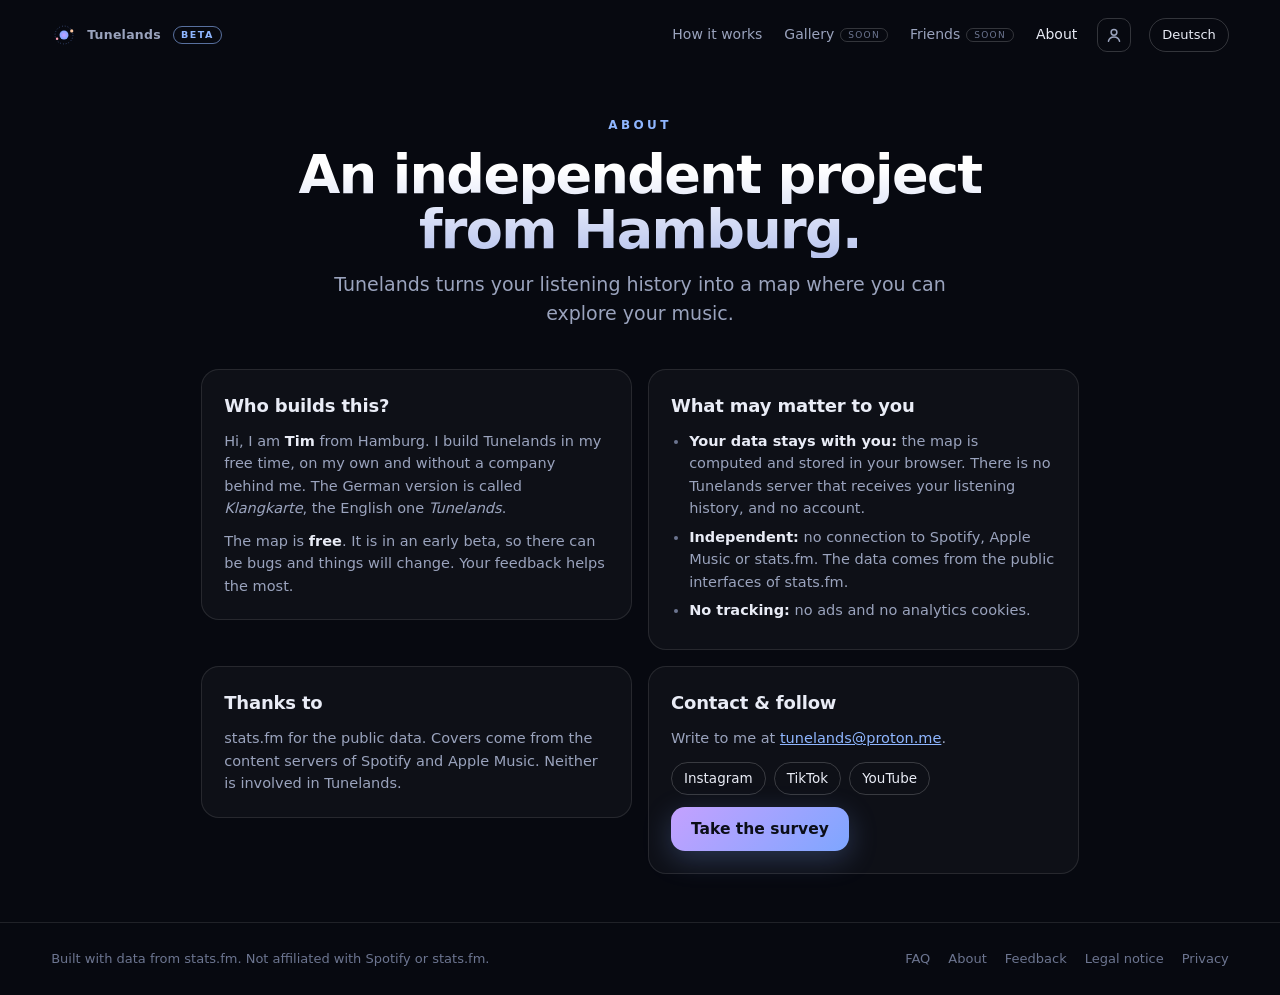
==== about.html @ 75fb1ed9 "Update" ====
<!doctype html>
<html lang="de">
<head>
<meta charset="utf-8">
<meta name="viewport" content="width=device-width,initial-scale=1,viewport-fit=cover">
<meta name="color-scheme" content="dark">
<meta name="robots" content="noindex, nofollow">
<title>Über uns – Klangkarte</title>
<meta name="description" content="Wer hinter Klangkarte / Tunelands steckt und wofür das Projekt steht.">
<link rel="icon" href="data:image/svg+xml,%3Csvg xmlns='http://www.w3.org/2000/svg' viewBox='0 0 64 64'%3E%3Cdefs%3E%3CradialGradient id='g'%3E%3Cstop offset='0' stop-color='%23c4a1ff'/%3E%3Cstop offset='1' stop-color='%237ea6ff'/%3E%3C/radialGradient%3E%3C/defs%3E%3Crect width='64' height='64' rx='14' fill='%230b0e18'/%3E%3Ccircle cx='32' cy='32' r='11' fill='url(%23g)'/%3E%3Ccircle cx='32' cy='32' r='22' fill='none' stroke='%237ea6ff' stroke-opacity='.5' stroke-dasharray='2 5' stroke-width='2'/%3E%3C/svg%3E">
<meta name="theme-color" content="#070910">
<link rel="manifest" href="manifest.webmanifest">
<link rel="apple-touch-icon" href="icon-180.png">
<link rel="stylesheet" href="app.css">
</head>
<body class="sub" data-title-de="Über uns – Klangkarte" data-title-en="About – Tunelands" data-desc-de="Wer hinter Klangkarte / Tunelands steckt und wofür das Projekt steht." data-desc-en="Who is behind Klangkarte / Tunelands and what the project stands for.">
<div id="landing">
<header class="top"><a class="brand" href="./"><svg width="26" height="26" viewBox="0 0 64 64" aria-hidden="true"><defs><radialGradient id="lg"><stop offset="0" stop-color="#c4a1ff"/><stop offset="1" stop-color="#7ea6ff"/></radialGradient></defs><circle cx="32" cy="32" r="11" fill="url(#lg)"/><circle cx="32" cy="32" r="22" fill="none" stroke="#7ea6ff" stroke-opacity=".55" stroke-dasharray="2 5" stroke-width="2"/><circle cx="51" cy="22" r="4" fill="#ffc9a3"/><circle cx="15" cy="41" r="3" fill="#ff9fb5"/></svg><span class="l-de">Klangkarte</span><span class="l-en">Tunelands</span><span class="betachip" id="betachip" hidden>Beta</span></a><button id="menu" class="menubtn" type="button" aria-label="Menü" aria-expanded="false"><i></i><i></i><i></i></button><nav id="nav"><a href="how.html"><span class="l-de">So geht’s</span><span class="l-en">How it works</span></a><a href="gallery.html"><span class="l-de">Galerie</span><span class="l-en">Gallery</span><em class="soonchip"><span class="l-de">bald</span><span class="l-en">soon</span></em></a><a href="friends.html"><span class="l-de">Freunde</span><span class="l-en">Friends</span><em class="soonchip"><span class="l-de">bald</span><span class="l-en">soon</span></em></a><a href="about.html" class="on"><span class="l-de">Über uns</span><span class="l-en">About</span></a><a class="profbtn" href="profile.html" aria-label="Profil"><svg width="18" height="18" viewBox="0 0 20 20" fill="none" stroke="currentColor" stroke-width="1.7" stroke-linecap="round"><circle cx="10" cy="7" r="3.2"/><path d="M3.8 17c.8-3.2 3.3-4.8 6.2-4.8s5.4 1.6 6.2 4.8"/></svg></a><button id="lang" type="button"><span class="l-de">English</span><span class="l-en">Deutsch</span></button></nav></header>
<main>
<section class="phero"><div class="pin"><div class="kicker"><span class="l-de">Über uns</span><span class="l-en">About</span></div><h1><span class="l-de">Ein unabhängiges Projekt aus Hamburg.</span><span class="l-en">An independent project from Hamburg.</span></h1><p class="lead"><span class="l-de">Tunelands macht aus deinem Hörverlauf eine Landkarte, in der du deine Musik entdecken kannst.</span><span class="l-en">Tunelands turns your listening history into a map where you can explore your music.</span></p></div></section><section class="psec pgrid"><article class="pcard"><h2><span class="l-de">Wer baut das?</span><span class="l-en">Who builds this?</span></h2><div class="ptxt"><div class="l-de"><p>Hallo, ich bin <b>Tim</b> aus Hamburg. Ich baue Tunelands in meiner Freizeit, allein und ohne Firma im Rücken. Die deutsche Fassung heißt <i>Klangkarte</i>, die englische <i>Tunelands</i>.</p><p>Die Karte ist <b>kostenlos</b>. Sie ist noch in einer frühen Beta, deshalb kann es Fehler geben und Dinge ändern sich. Dein Feedback hilft dabei am meisten.</p></div><div class="l-en"><p>Hi, I am <b>Tim</b> from Hamburg. I build Tunelands in my free time, on my own and without a company behind me. The German version is called <i>Klangkarte</i>, the English one <i>Tunelands</i>.</p><p>The map is <b>free</b>. It is in an early beta, so there can be bugs and things will change. Your feedback helps the most.</p></div></div></article><article class="pcard"><h2><span class="l-de">Was dir wichtig sein kann</span><span class="l-en">What may matter to you</span></h2><div class="ptxt"><div class="l-de"><ul><li><b>Deine Daten bleiben bei dir:</b> Die Karte wird in deinem Browser berechnet und dort gespeichert. Es gibt keinen Server von Tunelands, der deinen Hörverlauf bekommt, und kein Konto.</li><li><b>Unabhängig:</b> keine Verbindung zu Spotify, Apple Music oder stats.fm. Die Daten kommen aus den öffentlichen Schnittstellen von stats.fm.</li><li><b>Kein Tracking:</b> keine Werbung und keine Analyse-Cookies.</li></ul></div><div class="l-en"><ul><li><b>Your data stays with you:</b> the map is computed and stored in your browser. There is no Tunelands server that receives your listening history, and no account.</li><li><b>Independent:</b> no connection to Spotify, Apple Music or stats.fm. The data comes from the public interfaces of stats.fm.</li><li><b>No tracking:</b> no ads and no analytics cookies.</li></ul></div></div></article><article class="pcard"><h2><span class="l-de">Danke an</span><span class="l-en">Thanks to</span></h2><div class="ptxt"><div class="l-de"><p>stats.fm für die öffentlichen Daten. Die Cover stammen von den Content-Servern von Spotify und Apple Music. Beide sind nicht an Tunelands beteiligt.</p></div><div class="l-en"><p>stats.fm for the public data. Covers come from the content servers of Spotify and Apple Music. Neither is involved in Tunelands.</p></div></div></article><article class="pcard"><h2><span class="l-de">Kontakt & Folgen</span><span class="l-en">Contact & follow</span></h2><div class="ptxt"><p><span class="l-de">Schreib mir an</span><span class="l-en">Write to me at</span> <a href="mailto:tunelands@proton.me">tunelands@proton.me</a>.</p><p class="social" id="aboutsocial"></p><p><a class="go ghostgo" id="about-fb" href="#" target="_blank" rel="noopener"><span class="l-de">Zur Umfrage</span><span class="l-en">Take the survey</span></a></p></div></article></section>
</main>
<footer><span><span class="l-de">Gebaut mit Daten von stats.fm. Nicht mit Spotify oder stats.fm verbunden.</span><span class="l-en">Built with data from stats.fm. Not affiliated with Spotify or stats.fm.</span></span><span class="sp"></span><a href="index.html#faq"><span class="l-de">Fragen</span><span class="l-en">FAQ</span></a><a href="about.html"><span class="l-de">Über uns</span><span class="l-en">About</span></a><a id="foot-donate" class="hidden" href="#" target="_blank" rel="noopener"><span class="l-de">Projekt unterstützen</span><span class="l-en">Support the project</span></a><a id="foot-fb" class="hidden" href="#" target="_blank" rel="noopener">Feedback</a><a href="impressum.html"><span class="l-de">Impressum</span><span class="l-en">Legal notice</span></a><a href="datenschutz.html"><span class="l-de">Datenschutz</span><span class="l-en">Privacy</span></a></footer>
</div>
<script src="config.js"></script>
<script src="site.js"></script>
</body>
</html>
---- app.css ----
/* Klangkarte – Startseite (wird beim Start des Viewers deaktiviert) */
:root{--bg:#070910;--text:#e9ecf6;--muted:#9aa3bd;--dim:#6c7590;--line:rgba(255,255,255,.1);--line2:rgba(255,255,255,.18);--grad:linear-gradient(135deg,#c4a1ff,#7ea6ff);--ink:#0b0e18;--glass:rgba(16,20,34,.72)}
*{box-sizing:border-box;margin:0}
html{background:var(--bg);scroll-behavior:smooth;overflow-x:clip}
body{overflow-x:clip;max-width:100vw;background:var(--bg);color:var(--text);font:15px/1.55 "Segoe UI Variable Text","Segoe UI",system-ui,-apple-system,"Helvetica Neue",Arial,sans-serif;-webkit-font-smoothing:antialiased;min-height:100vh}
.hidden{display:none !important}
button{font:inherit;color:inherit;background:none;border:0;cursor:pointer}
a{color:inherit}
#landing{min-height:100vh;display:flex;flex-direction:column;transition:opacity .4s,transform .4s}
#landing.away{opacity:0;pointer-events:none;transform:scale(.985)}
.top{display:flex;align-items:center;justify-content:space-between;padding:18px max(20px,4vw);position:relative;z-index:3}
.brand{display:flex;align-items:center;gap:10px;text-decoration:none;font-weight:650;letter-spacing:.02em}
.betachip{margin-left:2px;padding:1px 7px;border-radius:999px;border:1px solid rgba(143,182,255,.6);color:#8fb6ff;font-size:9.5px;letter-spacing:.16em;text-transform:uppercase;font-weight:650}
.betachip[hidden]{display:none}
.top nav{display:flex;align-items:center;gap:18px;font-size:14px;color:var(--muted)}
.top nav a{text-decoration:none}.top nav a:hover{color:var(--text)}
#lang{padding:6px 12px;border:1px solid var(--line2);border-radius:99px;font-size:13px;color:var(--text)}
#lang:hover{background:rgba(255,255,255,.06)}
main{flex:1}
.hero{position:relative;min-height:min(78vh,720px);display:grid;grid-template-columns:minmax(0,1fr);place-items:center;padding:30px max(20px,4vw) 60px;overflow:hidden;margin-top:-62px;padding-top:92px}
.hero .art{position:absolute;inset:0;opacity:.95;mask-image:radial-gradient(ellipse at 50% 45%,#000 40%,transparent 88%)}
.hero .art svg{width:100%;height:100%}
.hero .orb{animation:spin 140s linear infinite;transform-origin:center;transform-box:fill-box}
@keyframes spin{to{transform:rotate(360deg)}}
.hero .inner{position:relative;width:100%;max-width:760px;min-width:0;text-align:center}
.kicker{font-size:12px;letter-spacing:.28em;text-transform:uppercase;color:#8fb6ff;font-weight:650}
h1{font-size:clamp(40px,7.2vw,78px);line-height:1.03;letter-spacing:-.03em;font-weight:760;margin:14px 0 16px;background:linear-gradient(180deg,#fff 20%,#b8c4ee);-webkit-background-clip:text;background-clip:text;color:transparent}
.lead{font-size:clamp(16px,2vw,19px);color:var(--muted);max-width:640px;margin:0 auto 28px}
#gen{display:flex;gap:10px;justify-content:center;flex-wrap:wrap;width:100%;max-width:620px;margin:0 auto}
.field{flex:1 1 320px;min-width:0;display:flex;align-items:center;background:var(--glass);border:1px solid var(--line2);border-radius:14px;padding:0 14px;backdrop-filter:blur(10px);transition:border-color .2s,box-shadow .2s}
.field:focus-within{border-color:#8fb6ff;box-shadow:0 0 0 4px rgba(126,166,255,.18)}
.field .pre{color:var(--dim);font-size:clamp(12.5px,3.7vw,15px);white-space:nowrap;flex:none}
.field input{flex:1;width:100%;min-width:0;background:none;border:0;outline:0;color:var(--text);font:inherit;font-size:17px;padding:15px 6px;font-weight:550}
.go{display:inline-flex;align-items:center;justify-content:center;gap:9px;padding:0 24px;min-height:52px;border-radius:14px;background:var(--grad);color:var(--ink);font-weight:700;font-size:15.5px;transition:transform .15s,filter .15s,box-shadow .2s;box-shadow:0 8px 28px rgba(126,166,255,.25)}
.go:hover{filter:brightness(1.07);transform:translateY(-1px)}
.go:active{transform:none}
.hint{font-size:13px;color:var(--dim);margin-top:14px;max-width:520px;margin-inline:auto}
section h2{font-size:12px;letter-spacing:.22em;text-transform:uppercase;color:var(--muted);font-weight:650;margin-bottom:18px;text-align:center}
.sources,.how,.faq{max-width:980px;margin:0 auto;padding:36px max(20px,4vw)}
.cards{display:grid;grid-template-columns:repeat(auto-fit,minmax(230px,1fr));gap:12px}
.src{position:relative;text-align:left;padding:18px;border:1px solid var(--line);border-radius:16px;background:rgba(255,255,255,.03);display:flex;flex-direction:column;gap:6px;transition:border-color .2s,background .2s}
.src b{font-size:16px}.src span{font-size:13.5px;color:var(--muted)}
.src.on{border-color:rgba(143,182,255,.55);background:rgba(126,166,255,.07)}
.src.dis{opacity:.6;cursor:default}
.src em{position:absolute;top:14px;right:14px;font-style:normal;font-size:11px;letter-spacing:.1em;text-transform:uppercase;color:var(--dim);border:1px solid var(--line2);border-radius:99px;padding:2px 9px}
.how ol{list-style:none;padding:0;display:grid;grid-template-columns:repeat(auto-fit,minmax(240px,1fr));gap:18px}
.how li{display:flex;gap:14px;align-items:flex-start}
.how li b{flex:none;width:34px;height:34px;border-radius:50%;display:grid;place-items:center;background:var(--grad);color:var(--ink);font-weight:760}
.how h3{font-size:16px;margin-bottom:4px}.how p{font-size:14px;color:var(--muted)}
.faq details{border-top:1px solid var(--line);padding:14px 2px}
.faq details:last-child{border-bottom:1px solid var(--line)}
.faq summary{cursor:pointer;font-weight:600;list-style:none;display:flex;justify-content:space-between;gap:12px}
.faq summary::after{content:"+";color:var(--muted);font-size:20px;line-height:1}
.faq details[open] summary::after{content:"–"}
.faq p{color:var(--muted);margin-top:8px;font-size:14.5px;max-width:720px}
footer{display:flex;gap:18px;align-items:center;flex-wrap:wrap;padding:26px max(20px,4vw);border-top:1px solid var(--line);font-size:13px;color:var(--dim)}
footer .sp{flex:1}footer a{text-decoration:none}footer a:hover{color:var(--text)}

/* Fortschritt */
#progress{position:fixed;inset:0;z-index:20;display:none;place-items:center;padding:20px;background:radial-gradient(ellipse at 50% 30%,#12172a,#070910 70%)}
#progress.show{display:grid}
#progress .card{width:min(520px,100%);padding:30px 28px;border:1px solid var(--line);border-radius:22px;background:var(--glass);backdrop-filter:blur(14px)}
#progress h2{font-size:28px;letter-spacing:-.02em;margin:8px 0 22px;text-align:left;text-transform:none;color:var(--text);font-weight:720}
#psteps{list-style:none;padding:0;display:flex;flex-direction:column;gap:14px}
#psteps li{display:flex;gap:14px;align-items:flex-start;opacity:.45;transition:opacity .3s}
#psteps li[data-state=run],#psteps li[data-state=done]{opacity:1}
#psteps .dot{flex:none;width:18px;height:18px;border-radius:50%;border:2px solid var(--line2);margin-top:2px;position:relative}
#psteps li[data-state=run] .dot{border-color:#8fb6ff;border-top-color:transparent;animation:rot 0.9s linear infinite}
#psteps li[data-state=done] .dot{background:var(--grad);border-color:transparent}
#psteps li[data-state=done] .dot::after{content:"";position:absolute;left:5px;top:2px;width:4px;height:8px;border:solid var(--ink);border-width:0 2px 2px 0;transform:rotate(45deg)}
@keyframes rot{to{transform:rotate(360deg)}}
#psteps li>div{flex:1;min-width:0}
#psteps b{font-weight:600}.sub{display:block;font-size:12.5px;color:var(--muted);min-height:1.2em}
.bar{height:4px;border-radius:2px;background:rgba(255,255,255,.08);overflow:hidden;margin-top:6px}
.bar i{display:block;height:100%;width:0;background:var(--grad);border-radius:2px;transition:width .25s}
.ghost{margin-top:22px;padding:9px 16px;border:1px solid var(--line2);border-radius:10px;font-size:13px;color:var(--muted)}
.ghost:hover{color:var(--text)}
#perr{margin-top:6px}#perr h3{font-size:18px;margin-bottom:8px}#perr p{color:var(--muted);margin-bottom:18px;line-height:1.5}
@media (max-width:560px){.go{width:100%}.field{flex-basis:100%}.hero{padding-inline:16px}}
/* Bewegung: Hintergrund atmet und driftet, Texte blenden weich ein */
.hero .drift{animation:drift 26s ease-in-out infinite alternate;transform-box:fill-box;transform-origin:center}
.hero .drift.d2{animation-duration:32s;animation-delay:-9s}.hero .drift.d3{animation-duration:29s;animation-delay:-17s}
@keyframes drift{0%{transform:translate(-16px,10px) scale(.98)}50%{transform:translate(12px,-14px) scale(1.03)}100%{transform:translate(18px,12px) scale(1)}}
.hero .glow{animation:breathe 9s ease-in-out infinite;transform-box:fill-box;transform-origin:center}
.hero .glow.g2{animation-duration:12s;animation-delay:-4s}.hero .glow.g3{animation-duration:15s;animation-delay:-8s}
@keyframes breathe{0%,100%{transform:scale(.94);opacity:.8}50%{transform:scale(1.08);opacity:1}}
.hero .tw{animation:twinkle 4.8s ease-in-out infinite}
@keyframes twinkle{0%,100%{opacity:.18}50%{opacity:1}}
@keyframes rise{from{opacity:0;transform:translateY(26px)}to{opacity:1;transform:none}}
@keyframes fadein{from{opacity:0}to{opacity:1}}
.top{animation:fadein .9s .05s both}
.hero .inner>*{animation:rise .95s cubic-bezier(.2,.7,.2,1) both}
.hero .inner>:nth-child(1){animation-delay:.15s}.hero .inner>:nth-child(2){animation-delay:.28s}.hero .inner>:nth-child(3){animation-delay:.42s}
.hero .inner>:nth-child(4){animation-delay:.56s}.hero .inner>:nth-child(5){animation-delay:.7s}.hero .inner>:nth-child(6){animation-delay:.8s}.hero .inner>:nth-child(7){animation-delay:.9s}
.hero .art{animation:fadein 1.8s .1s both}
/* beim Scrollen: Bereiche blenden nacheinander ein (Klasse rv setzt app.js, nur wenn Bewegung erlaubt ist) */
.rv{opacity:0;transform:translateY(28px);transition:opacity .8s cubic-bezier(.2,.7,.2,1),transform .8s cubic-bezier(.2,.7,.2,1);transition-delay:calc(var(--d,0) * 90ms)}
.rv.in{opacity:1;transform:none}
.src,.go,.dcard{will-change:auto}
@media (prefers-reduced-motion:reduce){.hero .orb,.hero .drift,.hero .glow,.hero .tw,.hero .inner>*,.hero .art,.top{animation:none}.rv{opacity:1;transform:none;transition:none}}

/* Demo-Karte */
.demo{max-width:980px;margin:0 auto;padding:6px max(20px,4vw) 14px}
.dcard{display:flex;align-items:center;justify-content:space-between;gap:20px;flex-wrap:wrap;padding:22px 24px;border:1px solid rgba(143,182,255,.32);border-radius:18px;background:linear-gradient(135deg,rgba(126,166,255,.10),rgba(196,161,255,.07))}
.dtxt{flex:1 1 320px;min-width:0}
.dbadge{display:inline-block;padding:2px 10px;border-radius:99px;border:1px solid rgba(143,182,255,.6);color:#8fb6ff;font-size:10.5px;letter-spacing:.16em;text-transform:uppercase;font-weight:650}
.dcard h2{line-height:1.25;margin:10px 0 6px;text-align:left;font-size:20px;letter-spacing:-.01em;text-transform:none;color:var(--text);font-weight:720}
.dcard p{color:var(--muted);font-size:14.5px;max-width:560px}
.ghostgo{text-decoration:none;background:var(--grad);flex:none}
@media (max-width:560px){.dcard{padding:18px}.ghostgo{width:100%}}

.recent{margin:22px auto 0;max-width:560px;display:flex;flex-wrap:wrap;gap:8px;justify-content:center;align-items:center}
.recent .rh{width:100%;font-size:11px;letter-spacing:.2em;text-transform:uppercase;color:var(--dim);margin-bottom:2px}
.recent .chip{display:flex;border:1px solid var(--line2);border-radius:12px;background:rgba(255,255,255,.04);overflow:hidden}
.recent .o{display:flex;flex-direction:column;align-items:flex-start;padding:8px 12px;text-align:left}
.recent .o b{font-size:14px}.recent .o small{font-size:11.5px;color:var(--muted)}
.recent .o:hover{background:rgba(255,255,255,.07)}
.recent .x{padding:0 10px;color:var(--dim);font-size:18px}.recent .x:hover{color:var(--text);background:rgba(255,255,255,.07)}

.modal{position:fixed;inset:0;z-index:30;display:none;place-items:center;padding:16px;background:rgba(4,6,12,.72);backdrop-filter:blur(8px)}
.modal.show{display:grid}
.modal .card{position:relative;width:min(560px,100%);max-height:calc(100vh - 32px);overflow:auto;padding:26px 26px 22px;border:1px solid var(--line);border-radius:20px;background:#0e1222}
.modal h2{font-size:22px;letter-spacing:-.01em;margin:0 0 8px;text-transform:none;color:var(--text);text-align:left;font-weight:720}
.modal .lead2{color:var(--muted);font-size:14.5px;margin-bottom:14px}
.mx{position:absolute;top:12px;right:14px;font-size:26px;line-height:1;color:var(--muted);width:34px;height:34px;border-radius:9px}.mx:hover{background:rgba(255,255,255,.07);color:var(--text)}
.how2{border:1px solid var(--line);border-radius:12px;padding:10px 14px;margin-bottom:14px;background:rgba(255,255,255,.03)}
.how2 summary{cursor:pointer;font-weight:600;font-size:14px}
.how2 ol{margin:10px 0 2px;padding-left:20px;color:var(--muted);font-size:13.5px;display:grid;gap:6px}
.drop{display:grid;place-items:center;text-align:center;min-height:104px;border:1.5px dashed var(--line2);border-radius:14px;padding:16px;color:var(--muted);cursor:pointer;transition:border-color .2s,background .2s}
.drop:hover,.drop.over{border-color:#8fb6ff;background:rgba(126,166,255,.07);color:var(--text)}
.drop input{position:absolute;opacity:0;width:1px;height:1px}
.nm{display:flex;align-items:center;gap:12px;margin-top:14px;font-size:13.5px;color:var(--muted)}
.nm input{flex:1;background:rgba(255,255,255,.05);border:1px solid var(--line2);border-radius:10px;color:var(--text);font:inherit;padding:9px 12px;outline:0}
.nm input:focus{border-color:#8fb6ff}
.sperr{margin-top:12px;color:#ff8c9e;font-size:13.5px}
.mrow{display:flex;justify-content:flex-end;margin-top:16px}
.mrow .go:disabled{opacity:.4;cursor:default;transform:none;filter:none}

.cmpbox{margin:12px auto 0;max-width:620px;display:flex;flex-direction:column;align-items:center;gap:10px}
.linkbtn{font-size:13.5px;color:#8fb6ff;padding:4px 8px;border-radius:8px}.linkbtn:hover{background:rgba(143,182,255,.1)}
#cmp-field{width:100%}

/* ===== Mehrseiten-Gerüst: gemeinsame Kopfzeile, Unterseiten ===== */
html[lang=de] .l-en,html[lang=en] .l-de{display:none !important}
.top nav a{padding:6px 2px;border-radius:10px}
.top nav a.on{color:var(--text)}
.soonchip{margin-left:6px;font-style:normal;font-size:9px;letter-spacing:.14em;text-transform:uppercase;color:var(--dim);border:1px solid var(--line2);border-radius:99px;padding:1px 7px;vertical-align:1px}
.profbtn{display:inline-grid;place-items:center;width:34px;height:34px;padding:0 !important;border:1px solid var(--line2);border-radius:50%;color:var(--muted)}
.profbtn:hover,.profbtn.on{color:var(--text);background:rgba(255,255,255,.06)}
.menubtn{display:none;width:42px;height:42px;border:1px solid var(--line2);border-radius:12px;flex-direction:column;align-items:center;justify-content:center;gap:4px}
.menubtn i{display:block;width:18px;height:2px;border-radius:2px;background:var(--text);transition:transform .2s,opacity .2s}
.menubtn[aria-expanded=true] i:nth-child(1){transform:translateY(6px) rotate(45deg)}
.menubtn[aria-expanded=true] i:nth-child(2){opacity:0}
.menubtn[aria-expanded=true] i:nth-child(3){transform:translateY(-6px) rotate(-45deg)}
@media (max-width:820px){
  .menubtn{display:flex}
  .top nav{display:none;position:absolute;top:calc(100% - 4px);left:max(16px,4vw);right:max(16px,4vw);flex-direction:column;align-items:stretch;gap:2px;padding:10px;background:rgba(12,16,30,.97);border:1px solid var(--line2);border-radius:18px;backdrop-filter:blur(14px);box-shadow:0 18px 50px rgba(0,0,0,.5);z-index:20;font-size:16px}
  .top nav.open{display:flex}
  .top nav a{padding:12px 14px}
  .top nav .profbtn{width:auto;height:auto;border-radius:10px;border:0;justify-content:flex-start;padding:12px 14px !important;display:flex;gap:10px}
  .top nav .profbtn::after{content:"Profil";font-size:16px}
  html[lang=en] .top nav .profbtn::after{content:"Profile"}
  #lang{align-self:flex-start;margin:6px 4px 4px}
}

/* Unterseiten */
body.sub #landing{min-height:100vh}
.phero{padding:46px max(20px,4vw) 14px;text-align:center}
.phero .pin{max-width:720px;margin:0 auto}
.phero h1{font-size:clamp(32px,6vw,54px);margin:12px 0 12px}
.phero .lead{margin-bottom:8px}
.phero.small{padding-top:30px}.phero.small h1{font-size:clamp(28px,5vw,40px);margin-bottom:0}
.phero .dbadge{margin-bottom:14px}
.psec{max-width:980px;margin:0 auto;padding:18px max(20px,4vw)}
.pgrid{display:grid;grid-template-columns:repeat(auto-fit,minmax(min(100%,320px),1fr));gap:16px;align-items:start}
.pcard{min-width:0;padding:22px;border:1px solid var(--line);border-radius:18px;background:rgba(255,255,255,.03)}
.pcard h2{text-align:left;text-transform:none;letter-spacing:-.01em;font-size:18px;color:var(--text);font-weight:700;margin-bottom:10px}
.ptxt{font-size:14.5px;color:var(--muted)}
.ptxt p+p,.ptxt ul+p,.ptxt ol+p,.ptxt p+ul,.ptxt div+p{margin-top:10px}
.ptxt ul,.ptxt ol{padding-left:1.25em}
.ptxt li{margin:6px 0}
.ptxt li::marker{color:var(--dim)}
.ptxt b{color:var(--text);font-weight:650}
.ptxt a{color:#8fb6ff}
.muted{color:var(--dim) !important;font-size:13px}
.center{text-align:center;color:var(--muted)}.center a{color:#8fb6ff}
.bigsteps{list-style:none;padding:0;display:grid;grid-template-columns:repeat(auto-fit,minmax(min(100%,260px),1fr));gap:18px}
.bigsteps li{display:flex;gap:14px;align-items:flex-start;padding:18px;border:1px solid var(--line);border-radius:18px;background:rgba(255,255,255,.03)}
.bigsteps b{flex:none;width:36px;height:36px;border-radius:50%;display:grid;place-items:center;background:var(--grad);color:var(--ink);font-weight:760}
.bigsteps h3{font-size:16px;margin-bottom:4px}.bigsteps p{font-size:14px;color:var(--muted)}
.skelgrid{display:grid;grid-template-columns:repeat(auto-fit,minmax(min(100%,200px),1fr));gap:14px}
.skel{position:relative;padding:14px;border:1px dashed var(--line2);border-radius:16px;background:rgba(255,255,255,.02);overflow:hidden}
.sk-art{aspect-ratio:4/3;border-radius:12px;background:radial-gradient(ellipse at 50% 50%,rgba(126,166,255,.14),rgba(7,9,16,0) 70%),#0d1120;position:relative;overflow:hidden;margin-bottom:12px}
.sk-art i{position:absolute;border-radius:50%;background:var(--grad);opacity:.5;animation:skf 6s ease-in-out infinite}
.sk-art i:nth-child(1){width:22%;aspect-ratio:1;left:18%;top:22%}
.sk-art i:nth-child(2){width:12%;aspect-ratio:1;left:58%;top:32%;animation-delay:-1.5s;background:#ffc9a3}
.sk-art i:nth-child(3){width:16%;aspect-ratio:1;left:40%;top:60%;animation-delay:-3s;background:#4fe0cf}
.sk-art i:nth-child(4){width:8%;aspect-ratio:1;left:72%;top:62%;animation-delay:-4.5s;background:#ff9fb5}
@keyframes skf{0%,100%{transform:translate(0,0)}50%{transform:translate(5px,-6px)}}
.sk-l{height:10px;border-radius:6px;background:linear-gradient(90deg,rgba(255,255,255,.06),rgba(255,255,255,.14),rgba(255,255,255,.06));background-size:200% 100%;animation:shim 2.4s linear infinite;margin-bottom:8px}
.sk-l.s{width:55%}
@keyframes shim{to{background-position:-200% 0}}
.sk-tag{position:absolute;top:22px;left:22px;font-size:10px;letter-spacing:.14em;text-transform:uppercase;color:var(--text);background:rgba(7,9,16,.7);border:1px solid var(--line2);border-radius:99px;padding:2px 9px}
.legaltxt{max-width:760px;margin:0 auto;color:var(--muted);font-size:15px}
.legaltxt h2{text-align:left;text-transform:none;letter-spacing:-.01em;font-size:18px;color:var(--text);font-weight:700;margin:26px 0 8px}
.legaltxt p+p{margin-top:10px}
.legaltxt a{color:#8fb6ff}
.legaltxt b{color:var(--text)}
.todo{background:#2a1f0e;border:1px solid #6b4a14;border-radius:12px;padding:12px 14px;color:#ffd89a;font-size:14px}
.cmp-leg{display:flex;flex-wrap:wrap;gap:6px 14px;margin:14px 0 12px;font-size:13px;color:var(--muted)}
.cmp-sw{display:inline-flex;align-items:center;gap:6px}
.cmp-sw i{width:11px;height:11px;border-radius:50%;display:inline-block;box-shadow:0 0 0 1px rgba(255,255,255,.15)}
.social a{display:inline-block;margin:2px 8px 2px 0;padding:5px 12px;border:1px solid var(--line2);border-radius:99px;text-decoration:none;color:var(--text);font-size:13.5px}
.social a:hover{background:rgba(255,255,255,.06)}
.ptxt .go{min-height:44px;padding:0 20px;text-decoration:none;color:var(--ink)}
.ptxt a.go{color:var(--ink)}
body.sub footer{margin-top:30px}
@media (max-width:560px){.pcard{padding:18px}.phero{padding-top:30px}}
@media (max-width:820px){.menubtn{width:38px;height:38px}.top{padding-top:14px;padding-bottom:14px}}
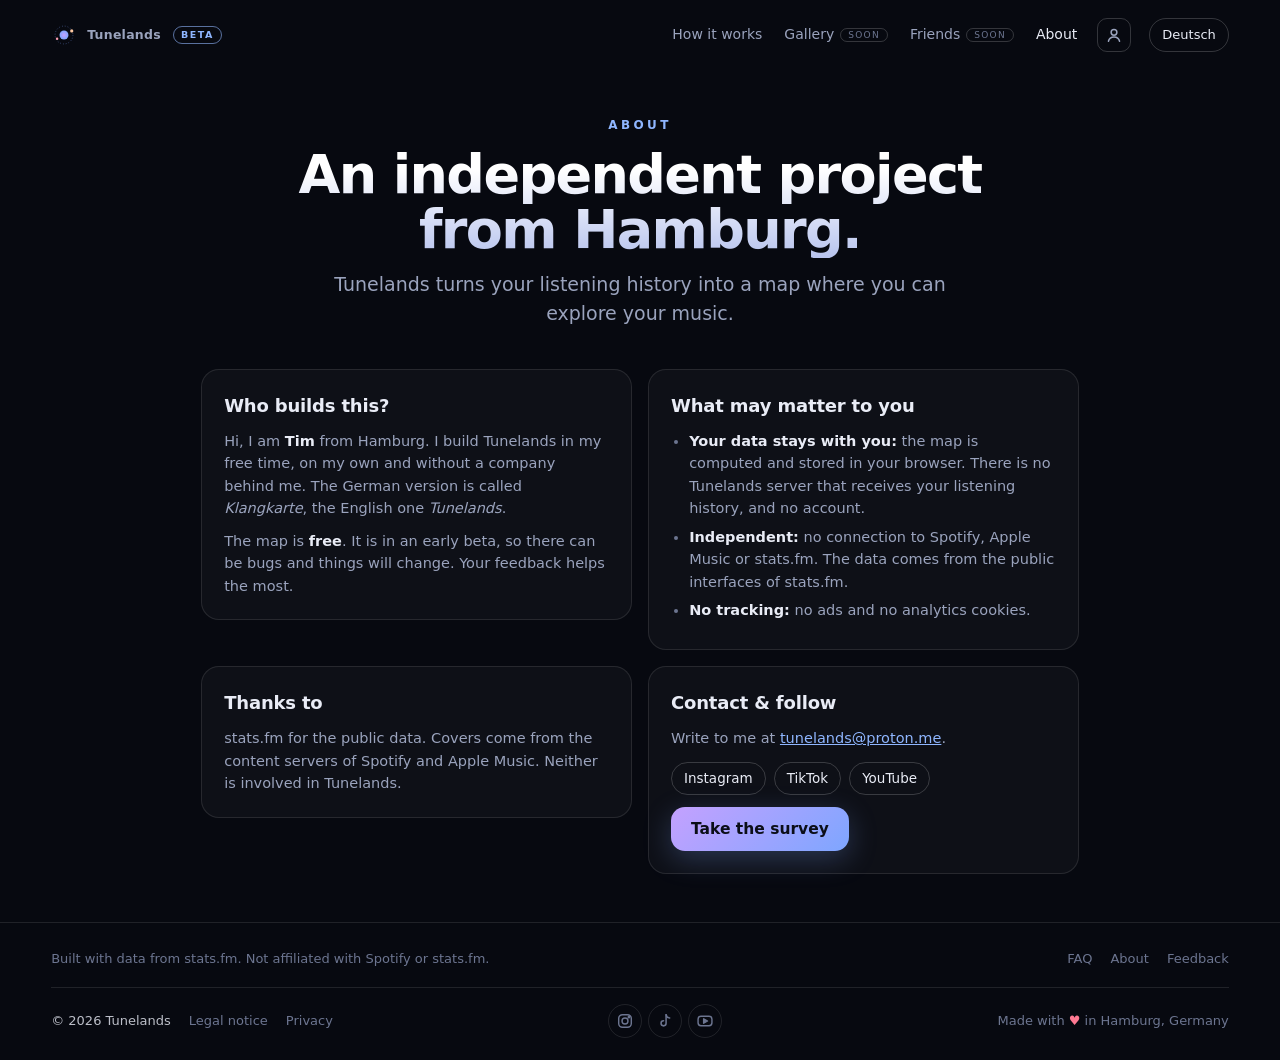
==== commit 12505c93: "Update" ====
--- a/about.html
+++ b/about.html
@@ -19,7 +19,7 @@
 <main>
 <section class="phero"><div class="pin"><div class="kicker"><span class="l-de">Über uns</span><span class="l-en">About</span></div><h1><span class="l-de">Ein unabhängiges Projekt aus Hamburg.</span><span class="l-en">An independent project from Hamburg.</span></h1><p class="lead"><span class="l-de">Tunelands macht aus deinem Hörverlauf eine Landkarte, in der du deine Musik entdecken kannst.</span><span class="l-en">Tunelands turns your listening history into a map where you can explore your music.</span></p></div></section><section class="psec pgrid"><article class="pcard"><h2><span class="l-de">Wer baut das?</span><span class="l-en">Who builds this?</span></h2><div class="ptxt"><div class="l-de"><p>Hallo, ich bin <b>Tim</b> aus Hamburg. Ich baue Tunelands in meiner Freizeit, allein und ohne Firma im Rücken. Die deutsche Fassung heißt <i>Klangkarte</i>, die englische <i>Tunelands</i>.</p><p>Die Karte ist <b>kostenlos</b>. Sie ist noch in einer frühen Beta, deshalb kann es Fehler geben und Dinge ändern sich. Dein Feedback hilft dabei am meisten.</p></div><div class="l-en"><p>Hi, I am <b>Tim</b> from Hamburg. I build Tunelands in my free time, on my own and without a company behind me. The German version is called <i>Klangkarte</i>, the English one <i>Tunelands</i>.</p><p>The map is <b>free</b>. It is in an early beta, so there can be bugs and things will change. Your feedback helps the most.</p></div></div></article><article class="pcard"><h2><span class="l-de">Was dir wichtig sein kann</span><span class="l-en">What may matter to you</span></h2><div class="ptxt"><div class="l-de"><ul><li><b>Deine Daten bleiben bei dir:</b> Die Karte wird in deinem Browser berechnet und dort gespeichert. Es gibt keinen Server von Tunelands, der deinen Hörverlauf bekommt, und kein Konto.</li><li><b>Unabhängig:</b> keine Verbindung zu Spotify, Apple Music oder stats.fm. Die Daten kommen aus den öffentlichen Schnittstellen von stats.fm.</li><li><b>Kein Tracking:</b> keine Werbung und keine Analyse-Cookies.</li></ul></div><div class="l-en"><ul><li><b>Your data stays with you:</b> the map is computed and stored in your browser. There is no Tunelands server that receives your listening history, and no account.</li><li><b>Independent:</b> no connection to Spotify, Apple Music or stats.fm. The data comes from the public interfaces of stats.fm.</li><li><b>No tracking:</b> no ads and no analytics cookies.</li></ul></div></div></article><article class="pcard"><h2><span class="l-de">Danke an</span><span class="l-en">Thanks to</span></h2><div class="ptxt"><div class="l-de"><p>stats.fm für die öffentlichen Daten. Die Cover stammen von den Content-Servern von Spotify und Apple Music. Beide sind nicht an Tunelands beteiligt.</p></div><div class="l-en"><p>stats.fm for the public data. Covers come from the content servers of Spotify and Apple Music. Neither is involved in Tunelands.</p></div></div></article><article class="pcard"><h2><span class="l-de">Kontakt & Folgen</span><span class="l-en">Contact & follow</span></h2><div class="ptxt"><p><span class="l-de">Schreib mir an</span><span class="l-en">Write to me at</span> <a href="mailto:tunelands@proton.me">tunelands@proton.me</a>.</p><p class="social" id="aboutsocial"></p><p><a class="go ghostgo" id="about-fb" href="#" target="_blank" rel="noopener"><span class="l-de">Zur Umfrage</span><span class="l-en">Take the survey</span></a></p></div></article></section>
 </main>
-<footer><span><span class="l-de">Gebaut mit Daten von stats.fm. Nicht mit Spotify oder stats.fm verbunden.</span><span class="l-en">Built with data from stats.fm. Not affiliated with Spotify or stats.fm.</span></span><span class="sp"></span><a href="index.html#faq"><span class="l-de">Fragen</span><span class="l-en">FAQ</span></a><a href="about.html"><span class="l-de">Über uns</span><span class="l-en">About</span></a><a id="foot-donate" class="hidden" href="#" target="_blank" rel="noopener"><span class="l-de">Projekt unterstützen</span><span class="l-en">Support the project</span></a><a id="foot-fb" class="hidden" href="#" target="_blank" rel="noopener">Feedback</a><a href="impressum.html"><span class="l-de">Impressum</span><span class="l-en">Legal notice</span></a><a href="datenschutz.html"><span class="l-de">Datenschutz</span><span class="l-en">Privacy</span></a></footer>
+<footer><div class="f-top"><p class="f-note"><span class="l-de">Gebaut mit Daten von stats.fm. Nicht mit Spotify oder stats.fm verbunden.</span><span class="l-en">Built with data from stats.fm. Not affiliated with Spotify or stats.fm.</span></p><nav class="f-links" aria-label="Footer"><a href="index.html#faq"><span class="l-de">Fragen</span><span class="l-en">FAQ</span></a><a href="about.html"><span class="l-de">Über uns</span><span class="l-en">About</span></a><a id="foot-donate" class="hidden" href="#" target="_blank" rel="noopener"><span class="l-de">Projekt unterstützen</span><span class="l-en">Support the project</span></a><a id="foot-fb" class="hidden" href="#" target="_blank" rel="noopener">Feedback</a></nav></div><div class="f-bot"><span class="f-copy"><span>© 2026 Tunelands</span><a href="impressum.html"><span class="l-de">Impressum</span><span class="l-en">Legal notice</span></a><a href="datenschutz.html"><span class="l-de">Datenschutz</span><span class="l-en">Privacy</span></a></span><span class="f-soc" id="footsocial"><a class="fsoc-instagram" href="https://www.instagram.com/tunelands" target="_blank" rel="noopener" aria-label="Instagram" title="Instagram"><svg width="18" height="18" viewBox="0 0 20 20" fill="none" stroke="currentColor" stroke-width="1.6" stroke-linecap="round" stroke-linejoin="round"><rect x="3" y="3" width="14" height="14" rx="4.2"/><circle cx="10" cy="10" r="3.3"/><circle cx="14.3" cy="5.7" r=".7" fill="currentColor"/></svg></a><a class="fsoc-tiktok" href="https://www.tiktok.com/@tunelands_maps" target="_blank" rel="noopener" aria-label="TikTok" title="TikTok"><svg width="18" height="18" viewBox="0 0 20 20" fill="none" stroke="currentColor" stroke-width="1.7" stroke-linecap="round" stroke-linejoin="round"><path d="M11.2 3v9.6a2.8 2.8 0 1 1-2.8-2.8"/><path d="M11.2 3c.3 2.1 1.7 3.5 4 3.7"/></svg></a><a class="fsoc-youtube" href="https://youtube.com/@tunelands-g3m" target="_blank" rel="noopener" aria-label="YouTube" title="YouTube"><svg width="18" height="18" viewBox="0 0 20 20" fill="none" stroke="currentColor" stroke-width="1.6" stroke-linejoin="round"><rect x="2.3" y="4.8" width="15.4" height="10.4" rx="3.2"/><path d="M8.5 7.5v5l4.3-2.5z" fill="currentColor"/></svg></a></span><span class="f-made">Made with <b>♥</b> in Hamburg, Germany</span></div></footer>
 </div>
 <script src="config.js"></script>
 <script src="site.js"></script>
--- a/app.css
+++ b/app.css
@@ -1,5 +1,5 @@
 /* Klangkarte – Startseite (wird beim Start des Viewers deaktiviert) */
-:root{--bg:#070910;--text:#e9ecf6;--muted:#9aa3bd;--dim:#6c7590;--line:rgba(255,255,255,.1);--line2:rgba(255,255,255,.18);--grad:linear-gradient(135deg,#c4a1ff,#7ea6ff);--ink:#0b0e18;--glass:rgba(16,20,34,.72)}
+:root{--bg:#070910;--text:#e9ecf6;--muted:#9aa3bd;--dim:#6c7590;--line:rgba(255,255,255,.1);--line2:rgba(255,255,255,.18);--grad:linear-gradient(135deg,#c4a1ff,#7ea6ff);--ink:#0b0e18;--glass:rgba(16,20,34,.86)}
 *{box-sizing:border-box;margin:0}
 html{background:var(--bg);scroll-behavior:smooth;overflow-x:clip}
 body{overflow-x:clip;max-width:100vw;background:var(--bg);color:var(--text);font:15px/1.55 "Segoe UI Variable Text","Segoe UI",system-ui,-apple-system,"Helvetica Neue",Arial,sans-serif;-webkit-font-smoothing:antialiased;min-height:100vh}
@@ -18,16 +18,16 @@
 #lang:hover{background:rgba(255,255,255,.06)}
 main{flex:1}
 .hero{position:relative;min-height:min(78vh,720px);display:grid;grid-template-columns:minmax(0,1fr);place-items:center;padding:30px max(20px,4vw) 60px;overflow:hidden;margin-top:-62px;padding-top:92px}
-.hero .art{position:absolute;inset:0;opacity:.95;mask-image:radial-gradient(ellipse at 50% 45%,#000 40%,transparent 88%)}
-.hero .art svg{width:100%;height:100%}
-.hero .orb{animation:spin 140s linear infinite;transform-origin:center;transform-box:fill-box}
+.hero .art{position:absolute;inset:0;opacity:.95;overflow:hidden}
+.hero .art .layer{position:absolute;inset:0;width:100%;height:100%;will-change:transform,opacity;pointer-events:none}.hero .art .vig{position:absolute;inset:0;background:linear-gradient(to bottom,transparent 72%,var(--bg) 99%),radial-gradient(ellipse at 50% 45%,transparent 40%,var(--bg) 88%);pointer-events:none}
+.hero .orbs{animation:spin 180s linear infinite;transform-origin:50% 50%}
 @keyframes spin{to{transform:rotate(360deg)}}
 .hero .inner{position:relative;width:100%;max-width:760px;min-width:0;text-align:center}
 .kicker{font-size:12px;letter-spacing:.28em;text-transform:uppercase;color:#8fb6ff;font-weight:650}
 h1{font-size:clamp(40px,7.2vw,78px);line-height:1.03;letter-spacing:-.03em;font-weight:760;margin:14px 0 16px;background:linear-gradient(180deg,#fff 20%,#b8c4ee);-webkit-background-clip:text;background-clip:text;color:transparent}
 .lead{font-size:clamp(16px,2vw,19px);color:var(--muted);max-width:640px;margin:0 auto 28px}
 #gen{display:flex;gap:10px;justify-content:center;flex-wrap:wrap;width:100%;max-width:620px;margin:0 auto}
-.field{flex:1 1 320px;min-width:0;display:flex;align-items:center;background:var(--glass);border:1px solid var(--line2);border-radius:14px;padding:0 14px;backdrop-filter:blur(10px);transition:border-color .2s,box-shadow .2s}
+.field{flex:1 1 320px;min-width:0;display:flex;align-items:center;background:var(--glass);border:1px solid var(--line2);border-radius:14px;padding:0 14px;transition:border-color .2s,box-shadow .2s}
 .field:focus-within{border-color:#8fb6ff;box-shadow:0 0 0 4px rgba(126,166,255,.18)}
 .field .pre{color:var(--dim);font-size:clamp(12.5px,3.7vw,15px);white-space:nowrap;flex:none}
 .field input{flex:1;width:100%;min-width:0;background:none;border:0;outline:0;color:var(--text);font:inherit;font-size:17px;padding:15px 6px;font-weight:550}
@@ -53,8 +53,17 @@
 .faq summary::after{content:"+";color:var(--muted);font-size:20px;line-height:1}
 .faq details[open] summary::after{content:"–"}
 .faq p{color:var(--muted);margin-top:8px;font-size:14.5px;max-width:720px}
-footer{display:flex;gap:18px;align-items:center;flex-wrap:wrap;padding:26px max(20px,4vw);border-top:1px solid var(--line);font-size:13px;color:var(--dim)}
-footer .sp{flex:1}footer a{text-decoration:none}footer a:hover{color:var(--text)}
+footer{padding:26px max(20px,4vw) calc(22px + env(safe-area-inset-bottom));border-top:1px solid var(--line);font-size:13px;color:var(--dim)}
+footer a{text-decoration:none}footer a:hover{color:var(--text)}
+footer .f-top{display:flex;gap:10px 28px;align-items:center;justify-content:space-between;flex-wrap:wrap}
+footer .f-note{margin:0;flex:1 1 320px;line-height:1.5}
+footer .f-links{display:flex;flex-wrap:wrap;gap:6px 18px}
+footer .f-bot{display:flex;gap:10px 22px;align-items:center;justify-content:space-between;flex-wrap:wrap;margin-top:18px;padding-top:16px;border-top:1px solid var(--line)}
+footer .f-copy{display:flex;flex-wrap:wrap;gap:6px 18px;align-items:center}footer .f-copy>span{color:var(--text);opacity:.8}
+footer .f-soc{display:flex;gap:6px}footer .f-soc a{display:grid;place-items:center;width:34px;height:34px;border-radius:50%;border:1px solid var(--line);color:var(--dim);transition:color .15s,border-color .15s,background .15s}
+footer .f-soc a:hover{color:var(--text);border-color:var(--text);background:rgba(255,255,255,.05)}footer .f-soc a.hidden{display:none}
+footer .f-made{color:var(--dim)}footer .f-made b{color:#ff7a93;font-weight:400}
+@media (max-width:640px){footer .f-bot{flex-direction:column;align-items:flex-start;gap:14px}footer .f-links{gap:8px 16px}}
 
 /* Fortschritt */
 #progress{position:fixed;inset:0;z-index:20;display:none;place-items:center;padding:20px;background:radial-gradient(ellipse at 50% 30%,#12172a,#070910 70%)}
@@ -78,26 +87,26 @@
 #perr{margin-top:6px}#perr h3{font-size:18px;margin-bottom:8px}#perr p{color:var(--muted);margin-bottom:18px;line-height:1.5}
 @media (max-width:560px){.go{width:100%}.field{flex-basis:100%}.hero{padding-inline:16px}}
 /* Bewegung: Hintergrund atmet und driftet, Texte blenden weich ein */
-.hero .drift{animation:drift 26s ease-in-out infinite alternate;transform-box:fill-box;transform-origin:center}
+.hero .drift{animation:drift 26s ease-in-out infinite alternate;transform-origin:50% 50%}
 .hero .drift.d2{animation-duration:32s;animation-delay:-9s}.hero .drift.d3{animation-duration:29s;animation-delay:-17s}
 @keyframes drift{0%{transform:translate(-16px,10px) scale(.98)}50%{transform:translate(12px,-14px) scale(1.03)}100%{transform:translate(18px,12px) scale(1)}}
-.hero .glow{animation:breathe 9s ease-in-out infinite;transform-box:fill-box;transform-origin:center}
+.hero .glow{animation:breathe 9s ease-in-out infinite}
 .hero .glow.g2{animation-duration:12s;animation-delay:-4s}.hero .glow.g3{animation-duration:15s;animation-delay:-8s}
 @keyframes breathe{0%,100%{transform:scale(.94);opacity:.8}50%{transform:scale(1.08);opacity:1}}
-.hero .tw{animation:twinkle 4.8s ease-in-out infinite}
-@keyframes twinkle{0%,100%{opacity:.18}50%{opacity:1}}
+.hero .tw{animation:twinkle 5.2s ease-in-out infinite}.hero .tw.t2{animation-delay:-2.6s;animation-duration:6.4s}.hero.paused .layer,.hero.paused .inner>*{animation-play-state:paused}
+@keyframes twinkle{0%,100%{opacity:.25}50%{opacity:1}}
 @keyframes rise{from{opacity:0;transform:translateY(26px)}to{opacity:1;transform:none}}
 @keyframes fadein{from{opacity:0}to{opacity:1}}
-.top{animation:fadein .9s .05s both}
-.hero .inner>*{animation:rise .95s cubic-bezier(.2,.7,.2,1) both}
+.top{animation:fadein .9s .05s backwards}
+.hero .inner>*{animation:rise .95s cubic-bezier(.2,.7,.2,1) backwards}
 .hero .inner>:nth-child(1){animation-delay:.15s}.hero .inner>:nth-child(2){animation-delay:.28s}.hero .inner>:nth-child(3){animation-delay:.42s}
 .hero .inner>:nth-child(4){animation-delay:.56s}.hero .inner>:nth-child(5){animation-delay:.7s}.hero .inner>:nth-child(6){animation-delay:.8s}.hero .inner>:nth-child(7){animation-delay:.9s}
-.hero .art{animation:fadein 1.8s .1s both}
+.hero .art{animation:fadein 1.8s .1s backwards}
 /* beim Scrollen: Bereiche blenden nacheinander ein (Klasse rv setzt app.js, nur wenn Bewegung erlaubt ist) */
 .rv{opacity:0;transform:translateY(28px);transition:opacity .8s cubic-bezier(.2,.7,.2,1),transform .8s cubic-bezier(.2,.7,.2,1);transition-delay:calc(var(--d,0) * 90ms)}
 .rv.in{opacity:1;transform:none}
 .src,.go,.dcard{will-change:auto}
-@media (prefers-reduced-motion:reduce){.hero .orb,.hero .drift,.hero .glow,.hero .tw,.hero .inner>*,.hero .art,.top{animation:none}.rv{opacity:1;transform:none;transition:none}}
+@media (prefers-reduced-motion:reduce){.hero .layer,.hero .inner>*,.hero .art,.top{animation:none}.rv{opacity:1;transform:none;transition:none}}
 
 /* Demo-Karte */
 .demo{max-width:980px;margin:0 auto;padding:6px max(20px,4vw) 14px}
@@ -217,3 +226,4 @@
 body.sub footer{margin-top:30px}
 @media (max-width:560px){.pcard{padding:18px}.phero{padding-top:30px}}
 @media (max-width:820px){.menubtn{width:38px;height:38px}.top{padding-top:14px;padding-bottom:14px}}
+html.calm .hero .layer,html.calm .hero .inner>*{animation:none !important}
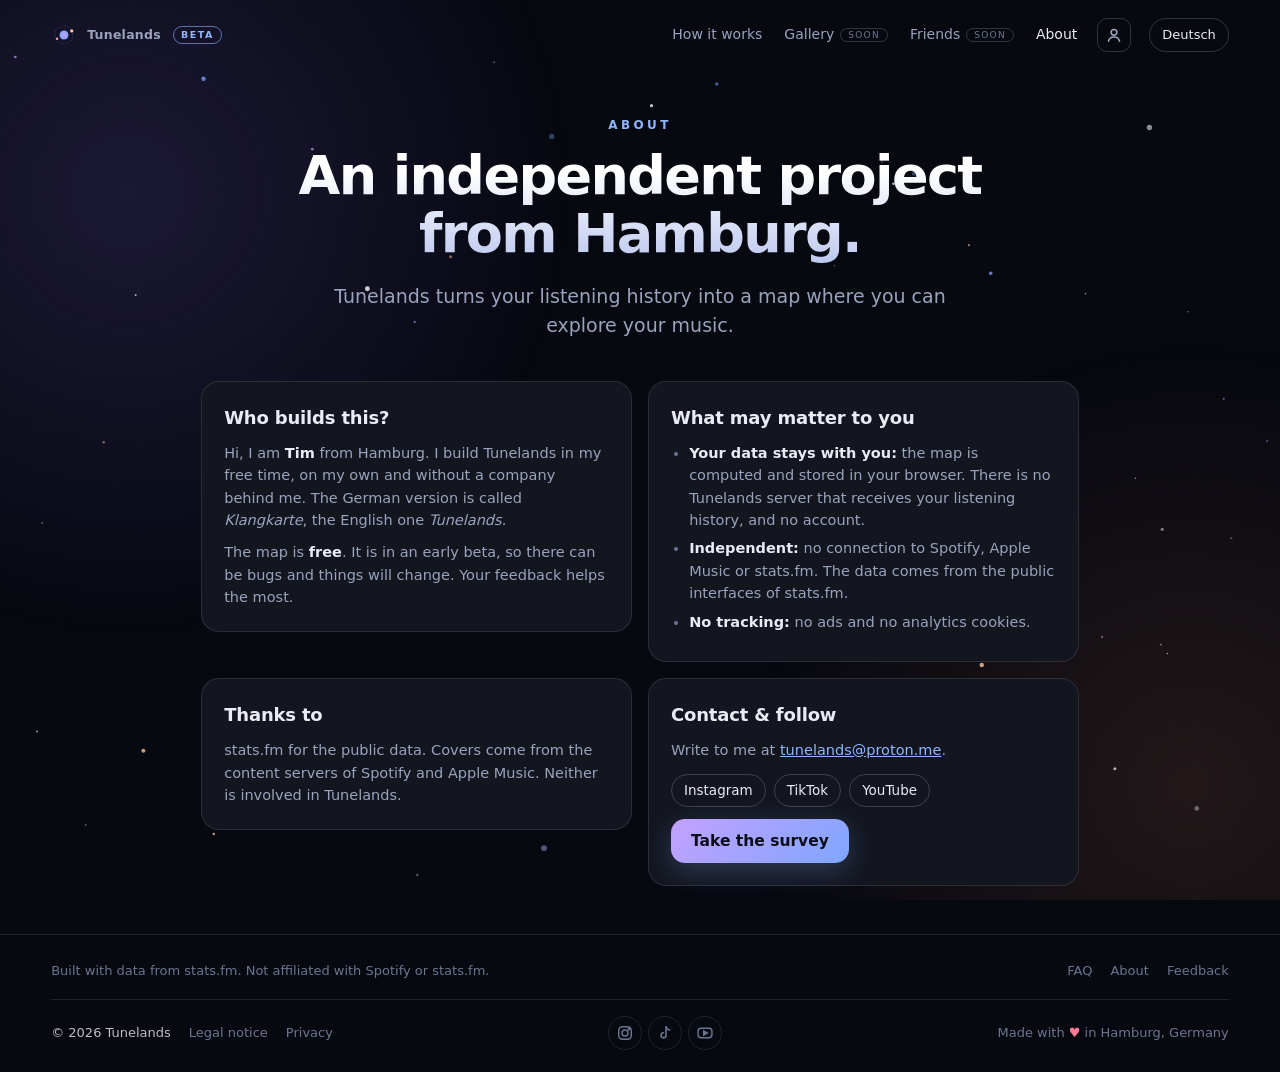
==== commit 08e5553a: "Update" ====
--- a/about.html
+++ b/about.html
@@ -12,6 +12,7 @@
 <link rel="manifest" href="manifest.webmanifest">
 <link rel="apple-touch-icon" href="icon-180.png">
 <link rel="stylesheet" href="app.css">
+<script>try{var l=localStorage.getItem('kk-lang')||(/^de/i.test(navigator.language||'')?'de':'en');document.documentElement.lang=l}catch(e){}</script>
 </head>
 <body class="sub" data-title-de="Über uns – Klangkarte" data-title-en="About – Tunelands" data-desc-de="Wer hinter Klangkarte / Tunelands steckt und wofür das Projekt steht." data-desc-en="Who is behind Klangkarte / Tunelands and what the project stands for.">
 <div id="landing">
--- a/app.css
+++ b/app.css
@@ -24,7 +24,7 @@
 @keyframes spin{to{transform:rotate(360deg)}}
 .hero .inner{position:relative;width:100%;max-width:760px;min-width:0;text-align:center}
 .kicker{font-size:12px;letter-spacing:.28em;text-transform:uppercase;color:#8fb6ff;font-weight:650}
-h1{font-size:clamp(40px,7.2vw,78px);line-height:1.03;letter-spacing:-.03em;font-weight:760;margin:14px 0 16px;background:linear-gradient(180deg,#fff 20%,#b8c4ee);-webkit-background-clip:text;background-clip:text;color:transparent}
+h1{font-size:clamp(40px,7.2vw,78px);line-height:1.08;padding-bottom:.12em;letter-spacing:-.03em;font-weight:760;margin:14px 0 12px;background:linear-gradient(180deg,#fff 20%,#b8c4ee);-webkit-background-clip:text;background-clip:text;color:transparent}
 .lead{font-size:clamp(16px,2vw,19px);color:var(--muted);max-width:640px;margin:0 auto 28px}
 #gen{display:flex;gap:10px;justify-content:center;flex-wrap:wrap;width:100%;max-width:620px;margin:0 auto}
 .field{flex:1 1 320px;min-width:0;display:flex;align-items:center;background:var(--glass);border:1px solid var(--line2);border-radius:14px;padding:0 14px;transition:border-color .2s,box-shadow .2s}
@@ -182,7 +182,7 @@
 .phero .dbadge{margin-bottom:14px}
 .psec{max-width:980px;margin:0 auto;padding:18px max(20px,4vw)}
 .pgrid{display:grid;grid-template-columns:repeat(auto-fit,minmax(min(100%,320px),1fr));gap:16px;align-items:start}
-.pcard{min-width:0;padding:22px;border:1px solid var(--line);border-radius:18px;background:rgba(255,255,255,.03)}
+.pcard{min-width:0;padding:22px;border:1px solid var(--line);border-radius:18px;background:linear-gradient(rgba(255,255,255,.03),rgba(255,255,255,.03)),#0b0e18}
 .pcard h2{text-align:left;text-transform:none;letter-spacing:-.01em;font-size:18px;color:var(--text);font-weight:700;margin-bottom:10px}
 .ptxt{font-size:14.5px;color:var(--muted)}
 .ptxt p+p,.ptxt ul+p,.ptxt ol+p,.ptxt p+ul,.ptxt div+p{margin-top:10px}
@@ -227,3 +227,42 @@
 @media (max-width:560px){.pcard{padding:18px}.phero{padding-top:30px}}
 @media (max-width:820px){.menubtn{width:38px;height:38px}.top{padding-top:14px;padding-bottom:14px}}
 html.calm .hero .layer,html.calm .hero .inner>*{animation:none !important}
+/* Sternenhimmel der Unterseiten */
+body.sub #landing{position:relative;z-index:1}
+.sky{position:fixed;inset:0;z-index:0;pointer-events:none;overflow:hidden;contain:strict}
+.sky .sg{position:absolute;inset:0;width:100%;height:100%;will-change:transform,opacity}
+.sky .sglow{position:absolute;width:70vmax;height:70vmax;border-radius:50%;will-change:transform,opacity;animation:skyglow 16s ease-in-out infinite alternate}
+.sky .sglow.a{left:-25vmax;top:-20vmax;background:radial-gradient(closest-side,rgba(138,107,255,.16),transparent)}
+.sky .sglow.b{right:-28vmax;bottom:-26vmax;background:radial-gradient(closest-side,rgba(255,143,107,.11),transparent);animation-delay:-8s}
+.sky .dr{animation:skydrift 120s ease-in-out infinite alternate}.sky .dr.d2{animation-duration:170s;animation-direction:alternate-reverse}
+.sky .tw{animation:skytw 6s ease-in-out infinite}.sky .tw.t2{animation-duration:8.3s;animation-delay:-3.4s}
+.sky .shoot{position:absolute;left:0;top:0;width:130px;height:1.5px;border-radius:2px;background:linear-gradient(90deg,rgba(255,255,255,0),rgba(255,255,255,.85));opacity:0;will-change:transform,opacity;animation:skyshoot 22s 5s linear infinite}
+@keyframes skytw{0%,100%{opacity:.22}50%{opacity:1}}
+@keyframes skydrift{from{transform:translate3d(0,0,0)}to{transform:translate3d(-16px,-26px,0)}}
+@keyframes skyglow{from{transform:scale(1);opacity:.8}to{transform:scale(1.12);opacity:1}}
+@keyframes skyshoot{0%,93%{opacity:0;transform:translate3d(14vw,6vh,0) rotate(27deg)}94%{opacity:.85}100%{opacity:0;transform:translate3d(58vw,36vh,0) rotate(27deg)}}
+@media (prefers-reduced-motion:reduce){.sky *{animation:none !important}.sky .shoot{display:none}}
+html.calm .sky *{animation:none !important}
+/* Vorschauen (Galerie, Freunde, Profil) */
+.pvgrid{display:grid;grid-template-columns:repeat(3,minmax(0,1fr));gap:16px}
+.pv{margin:0;border:1px solid var(--line);border-radius:16px;overflow:hidden;background:#0b0e18}
+.pvimg{position:relative;aspect-ratio:4/5;overflow:hidden;background:#0b0e18}.pvimg img,.pf-maps img{width:100%;height:100%;object-fit:cover;display:block}.pvimg img{transition:transform .6s}.pv:hover .pvimg img{transform:scale(1.04)}
+.pvtag{position:absolute;top:10px;left:10px;z-index:2;padding:3px 9px;border-radius:99px;background:rgba(7,9,16,.72);border:1px solid var(--line2);font:600 10px/1.5 "Segoe UI",system-ui,sans-serif;letter-spacing:.14em;text-transform:uppercase;color:var(--text)}
+.pv figcaption,.pf-maps figcaption{display:flex;flex-direction:column;gap:2px;padding:10px 12px 12px}.pv figcaption b,.pf-maps figcaption b{font-size:14px}.pv figcaption span,.pf-maps figcaption span{font-size:12px;color:var(--dim)}
+.fmock,.pfmock{position:relative;border:1px solid var(--line);border-radius:18px;background:linear-gradient(rgba(255,255,255,.03),rgba(255,255,255,.03)),#0b0e18;overflow:hidden}
+.fmock{display:grid;grid-template-columns:minmax(0,1.15fr) minmax(0,1fr)}
+.fm-map{width:100%;height:100%;min-height:260px;display:block;background:radial-gradient(ellipse at 50% 45%,#141a33,#0b0e18 75%)}
+.fm-side{padding:26px 24px;display:flex;flex-direction:column;gap:16px;justify-content:center}
+.fm-who{display:flex;align-items:center;justify-content:space-between;gap:10px}
+.fm-av{display:grid;place-items:center;min-width:54px;height:54px;padding:0 10px;border-radius:99px;border:2px solid var(--c);color:var(--text);font-weight:650;font-size:13px;background:rgba(255,255,255,.04)}
+.fm-sc{text-align:center}.fm-sc b{display:block;font-size:34px;line-height:1.05;letter-spacing:-.02em}.fm-sc small{color:var(--dim);font-size:12px}
+.fm-seg{display:flex;height:10px;border-radius:9px;overflow:hidden;gap:2px}.fm-seg i{display:block;height:100%}
+.fm-list{list-style:none;margin:0;padding:0;display:grid;gap:8px;font-size:14px}.fm-list li{display:flex;align-items:center;gap:10px}.fm-list .dot{width:11px;height:11px;border-radius:50%;flex:none}.fm-list b{margin-left:auto}
+.fm-note{margin:0;font-size:12px;color:var(--dim)}
+.pfmock{padding:24px;display:grid;gap:18px}
+.pf-head{display:flex;align-items:center;gap:14px}.pf-av{display:grid;place-items:center;width:58px;height:58px;border-radius:50%;background:var(--grad);color:var(--ink);font-weight:760;font-size:22px}.pf-head b{display:block;font-size:18px}.pf-head small{color:var(--dim);font-size:13px}
+.pf-stats{display:flex;gap:10px}.pf-stats div{flex:1;padding:12px;border:1px solid var(--line);border-radius:12px;text-align:center}.pf-stats b{display:block;font-size:22px}.pf-stats small{color:var(--dim);font-size:12px}
+.pfmock h3{margin:0;font-size:13px;letter-spacing:.06em;text-transform:uppercase;color:var(--muted);font-weight:600}
+.pf-maps{display:grid;grid-template-columns:repeat(3,minmax(0,1fr));gap:12px}.pf-maps figure{margin:0;border:1px solid var(--line);border-radius:12px;overflow:hidden}.pf-maps img{aspect-ratio:4/5}
+@media (max-width:900px){.pvgrid{grid-template-columns:repeat(2,minmax(0,1fr))}.fmock{grid-template-columns:1fr}.fm-map{min-height:200px;max-height:240px}}
+@media (max-width:520px){.pvgrid{gap:10px}.pf-maps{gap:8px}.pf-maps figcaption{padding:8px}.pfmock{padding:18px}.fm-side{padding:20px 18px}}
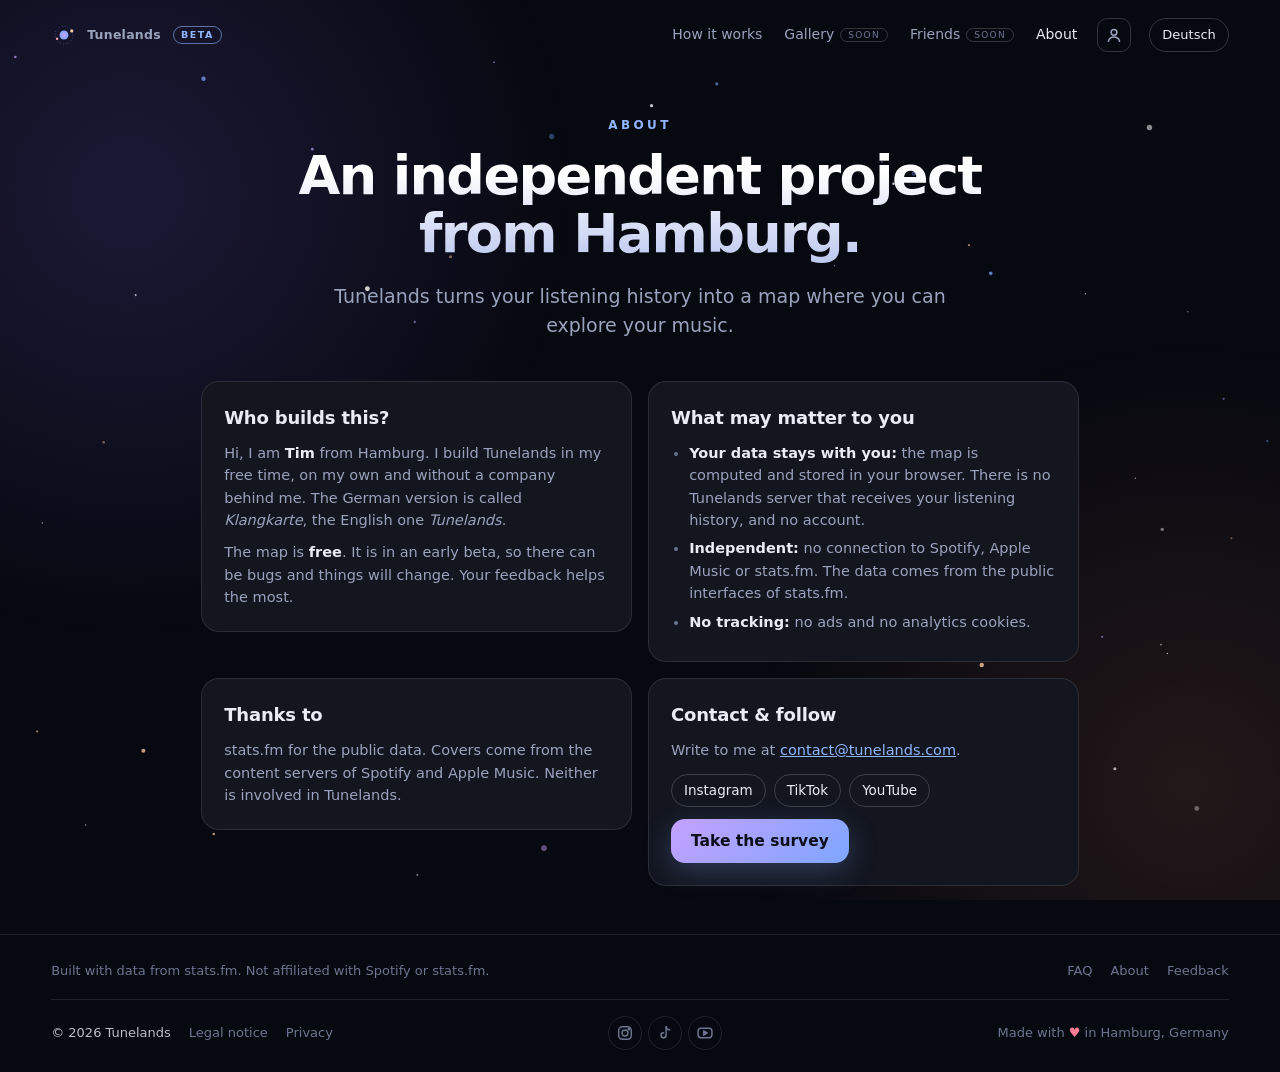
==== commit 6dc7523a: "Update" ====
--- a/about.html
+++ b/about.html
@@ -18,7 +18,7 @@
 <div id="landing">
 <header class="top"><a class="brand" href="./"><svg width="26" height="26" viewBox="0 0 64 64" aria-hidden="true"><defs><radialGradient id="lg"><stop offset="0" stop-color="#c4a1ff"/><stop offset="1" stop-color="#7ea6ff"/></radialGradient></defs><circle cx="32" cy="32" r="11" fill="url(#lg)"/><circle cx="32" cy="32" r="22" fill="none" stroke="#7ea6ff" stroke-opacity=".55" stroke-dasharray="2 5" stroke-width="2"/><circle cx="51" cy="22" r="4" fill="#ffc9a3"/><circle cx="15" cy="41" r="3" fill="#ff9fb5"/></svg><span class="l-de">Klangkarte</span><span class="l-en">Tunelands</span><span class="betachip" id="betachip" hidden>Beta</span></a><button id="menu" class="menubtn" type="button" aria-label="Menü" aria-expanded="false"><i></i><i></i><i></i></button><nav id="nav"><a href="how.html"><span class="l-de">So geht’s</span><span class="l-en">How it works</span></a><a href="gallery.html"><span class="l-de">Galerie</span><span class="l-en">Gallery</span><em class="soonchip"><span class="l-de">bald</span><span class="l-en">soon</span></em></a><a href="friends.html"><span class="l-de">Freunde</span><span class="l-en">Friends</span><em class="soonchip"><span class="l-de">bald</span><span class="l-en">soon</span></em></a><a href="about.html" class="on"><span class="l-de">Über uns</span><span class="l-en">About</span></a><a class="profbtn" href="profile.html" aria-label="Profil"><svg width="18" height="18" viewBox="0 0 20 20" fill="none" stroke="currentColor" stroke-width="1.7" stroke-linecap="round"><circle cx="10" cy="7" r="3.2"/><path d="M3.8 17c.8-3.2 3.3-4.8 6.2-4.8s5.4 1.6 6.2 4.8"/></svg></a><button id="lang" type="button"><span class="l-de">English</span><span class="l-en">Deutsch</span></button></nav></header>
 <main>
-<section class="phero"><div class="pin"><div class="kicker"><span class="l-de">Über uns</span><span class="l-en">About</span></div><h1><span class="l-de">Ein unabhängiges Projekt aus Hamburg.</span><span class="l-en">An independent project from Hamburg.</span></h1><p class="lead"><span class="l-de">Tunelands macht aus deinem Hörverlauf eine Landkarte, in der du deine Musik entdecken kannst.</span><span class="l-en">Tunelands turns your listening history into a map where you can explore your music.</span></p></div></section><section class="psec pgrid"><article class="pcard"><h2><span class="l-de">Wer baut das?</span><span class="l-en">Who builds this?</span></h2><div class="ptxt"><div class="l-de"><p>Hallo, ich bin <b>Tim</b> aus Hamburg. Ich baue Tunelands in meiner Freizeit, allein und ohne Firma im Rücken. Die deutsche Fassung heißt <i>Klangkarte</i>, die englische <i>Tunelands</i>.</p><p>Die Karte ist <b>kostenlos</b>. Sie ist noch in einer frühen Beta, deshalb kann es Fehler geben und Dinge ändern sich. Dein Feedback hilft dabei am meisten.</p></div><div class="l-en"><p>Hi, I am <b>Tim</b> from Hamburg. I build Tunelands in my free time, on my own and without a company behind me. The German version is called <i>Klangkarte</i>, the English one <i>Tunelands</i>.</p><p>The map is <b>free</b>. It is in an early beta, so there can be bugs and things will change. Your feedback helps the most.</p></div></div></article><article class="pcard"><h2><span class="l-de">Was dir wichtig sein kann</span><span class="l-en">What may matter to you</span></h2><div class="ptxt"><div class="l-de"><ul><li><b>Deine Daten bleiben bei dir:</b> Die Karte wird in deinem Browser berechnet und dort gespeichert. Es gibt keinen Server von Tunelands, der deinen Hörverlauf bekommt, und kein Konto.</li><li><b>Unabhängig:</b> keine Verbindung zu Spotify, Apple Music oder stats.fm. Die Daten kommen aus den öffentlichen Schnittstellen von stats.fm.</li><li><b>Kein Tracking:</b> keine Werbung und keine Analyse-Cookies.</li></ul></div><div class="l-en"><ul><li><b>Your data stays with you:</b> the map is computed and stored in your browser. There is no Tunelands server that receives your listening history, and no account.</li><li><b>Independent:</b> no connection to Spotify, Apple Music or stats.fm. The data comes from the public interfaces of stats.fm.</li><li><b>No tracking:</b> no ads and no analytics cookies.</li></ul></div></div></article><article class="pcard"><h2><span class="l-de">Danke an</span><span class="l-en">Thanks to</span></h2><div class="ptxt"><div class="l-de"><p>stats.fm für die öffentlichen Daten. Die Cover stammen von den Content-Servern von Spotify und Apple Music. Beide sind nicht an Tunelands beteiligt.</p></div><div class="l-en"><p>stats.fm for the public data. Covers come from the content servers of Spotify and Apple Music. Neither is involved in Tunelands.</p></div></div></article><article class="pcard"><h2><span class="l-de">Kontakt & Folgen</span><span class="l-en">Contact & follow</span></h2><div class="ptxt"><p><span class="l-de">Schreib mir an</span><span class="l-en">Write to me at</span> <a href="mailto:tunelands@proton.me">tunelands@proton.me</a>.</p><p class="social" id="aboutsocial"></p><p><a class="go ghostgo" id="about-fb" href="#" target="_blank" rel="noopener"><span class="l-de">Zur Umfrage</span><span class="l-en">Take the survey</span></a></p></div></article></section>
+<section class="phero"><div class="pin"><div class="kicker"><span class="l-de">Über uns</span><span class="l-en">About</span></div><h1><span class="l-de">Ein unabhängiges Projekt aus Hamburg.</span><span class="l-en">An independent project from Hamburg.</span></h1><p class="lead"><span class="l-de">Tunelands macht aus deinem Hörverlauf eine Landkarte, in der du deine Musik entdecken kannst.</span><span class="l-en">Tunelands turns your listening history into a map where you can explore your music.</span></p></div></section><section class="psec pgrid"><article class="pcard"><h2><span class="l-de">Wer baut das?</span><span class="l-en">Who builds this?</span></h2><div class="ptxt"><div class="l-de"><p>Hallo, ich bin <b>Tim</b> aus Hamburg. Ich baue Tunelands in meiner Freizeit, allein und ohne Firma im Rücken. Die deutsche Fassung heißt <i>Klangkarte</i>, die englische <i>Tunelands</i>.</p><p>Die Karte ist <b>kostenlos</b>. Sie ist noch in einer frühen Beta, deshalb kann es Fehler geben und Dinge ändern sich. Dein Feedback hilft dabei am meisten.</p></div><div class="l-en"><p>Hi, I am <b>Tim</b> from Hamburg. I build Tunelands in my free time, on my own and without a company behind me. The German version is called <i>Klangkarte</i>, the English one <i>Tunelands</i>.</p><p>The map is <b>free</b>. It is in an early beta, so there can be bugs and things will change. Your feedback helps the most.</p></div></div></article><article class="pcard"><h2><span class="l-de">Was dir wichtig sein kann</span><span class="l-en">What may matter to you</span></h2><div class="ptxt"><div class="l-de"><ul><li><b>Deine Daten bleiben bei dir:</b> Die Karte wird in deinem Browser berechnet und dort gespeichert. Es gibt keinen Server von Tunelands, der deinen Hörverlauf bekommt, und kein Konto.</li><li><b>Unabhängig:</b> keine Verbindung zu Spotify, Apple Music oder stats.fm. Die Daten kommen aus den öffentlichen Schnittstellen von stats.fm.</li><li><b>Kein Tracking:</b> keine Werbung und keine Analyse-Cookies.</li></ul></div><div class="l-en"><ul><li><b>Your data stays with you:</b> the map is computed and stored in your browser. There is no Tunelands server that receives your listening history, and no account.</li><li><b>Independent:</b> no connection to Spotify, Apple Music or stats.fm. The data comes from the public interfaces of stats.fm.</li><li><b>No tracking:</b> no ads and no analytics cookies.</li></ul></div></div></article><article class="pcard"><h2><span class="l-de">Danke an</span><span class="l-en">Thanks to</span></h2><div class="ptxt"><div class="l-de"><p>stats.fm für die öffentlichen Daten. Die Cover stammen von den Content-Servern von Spotify und Apple Music. Beide sind nicht an Tunelands beteiligt.</p></div><div class="l-en"><p>stats.fm for the public data. Covers come from the content servers of Spotify and Apple Music. Neither is involved in Tunelands.</p></div></div></article><article class="pcard"><h2><span class="l-de">Kontakt & Folgen</span><span class="l-en">Contact & follow</span></h2><div class="ptxt"><p><span class="l-de">Schreib mir an</span><span class="l-en">Write to me at</span> <a href="mailto:contact@tunelands.com">contact@tunelands.com</a>.</p><p class="social" id="aboutsocial"></p><p><a class="go ghostgo" id="about-fb" href="#" target="_blank" rel="noopener"><span class="l-de">Zur Umfrage</span><span class="l-en">Take the survey</span></a></p></div></article></section>
 </main>
 <footer><div class="f-top"><p class="f-note"><span class="l-de">Gebaut mit Daten von stats.fm. Nicht mit Spotify oder stats.fm verbunden.</span><span class="l-en">Built with data from stats.fm. Not affiliated with Spotify or stats.fm.</span></p><nav class="f-links" aria-label="Footer"><a href="index.html#faq"><span class="l-de">Fragen</span><span class="l-en">FAQ</span></a><a href="about.html"><span class="l-de">Über uns</span><span class="l-en">About</span></a><a id="foot-donate" class="hidden" href="#" target="_blank" rel="noopener"><span class="l-de">Projekt unterstützen</span><span class="l-en">Support the project</span></a><a id="foot-fb" class="hidden" href="#" target="_blank" rel="noopener">Feedback</a></nav></div><div class="f-bot"><span class="f-copy"><span>© 2026 Tunelands</span><a href="impressum.html"><span class="l-de">Impressum</span><span class="l-en">Legal notice</span></a><a href="datenschutz.html"><span class="l-de">Datenschutz</span><span class="l-en">Privacy</span></a></span><span class="f-soc" id="footsocial"><a class="fsoc-instagram" href="https://www.instagram.com/tunelands" target="_blank" rel="noopener" aria-label="Instagram" title="Instagram"><svg width="18" height="18" viewBox="0 0 20 20" fill="none" stroke="currentColor" stroke-width="1.6" stroke-linecap="round" stroke-linejoin="round"><rect x="3" y="3" width="14" height="14" rx="4.2"/><circle cx="10" cy="10" r="3.3"/><circle cx="14.3" cy="5.7" r=".7" fill="currentColor"/></svg></a><a class="fsoc-tiktok" href="https://www.tiktok.com/@tunelands_maps" target="_blank" rel="noopener" aria-label="TikTok" title="TikTok"><svg width="18" height="18" viewBox="0 0 20 20" fill="none" stroke="currentColor" stroke-width="1.7" stroke-linecap="round" stroke-linejoin="round"><path d="M11.2 3v9.6a2.8 2.8 0 1 1-2.8-2.8"/><path d="M11.2 3c.3 2.1 1.7 3.5 4 3.7"/></svg></a><a class="fsoc-youtube" href="https://youtube.com/@tunelands-g3m" target="_blank" rel="noopener" aria-label="YouTube" title="YouTube"><svg width="18" height="18" viewBox="0 0 20 20" fill="none" stroke="currentColor" stroke-width="1.6" stroke-linejoin="round"><rect x="2.3" y="4.8" width="15.4" height="10.4" rx="3.2"/><path d="M8.5 7.5v5l4.3-2.5z" fill="currentColor"/></svg></a></span><span class="f-made">Made with <b>♥</b> in Hamburg, Germany</span></div></footer>
 </div>
